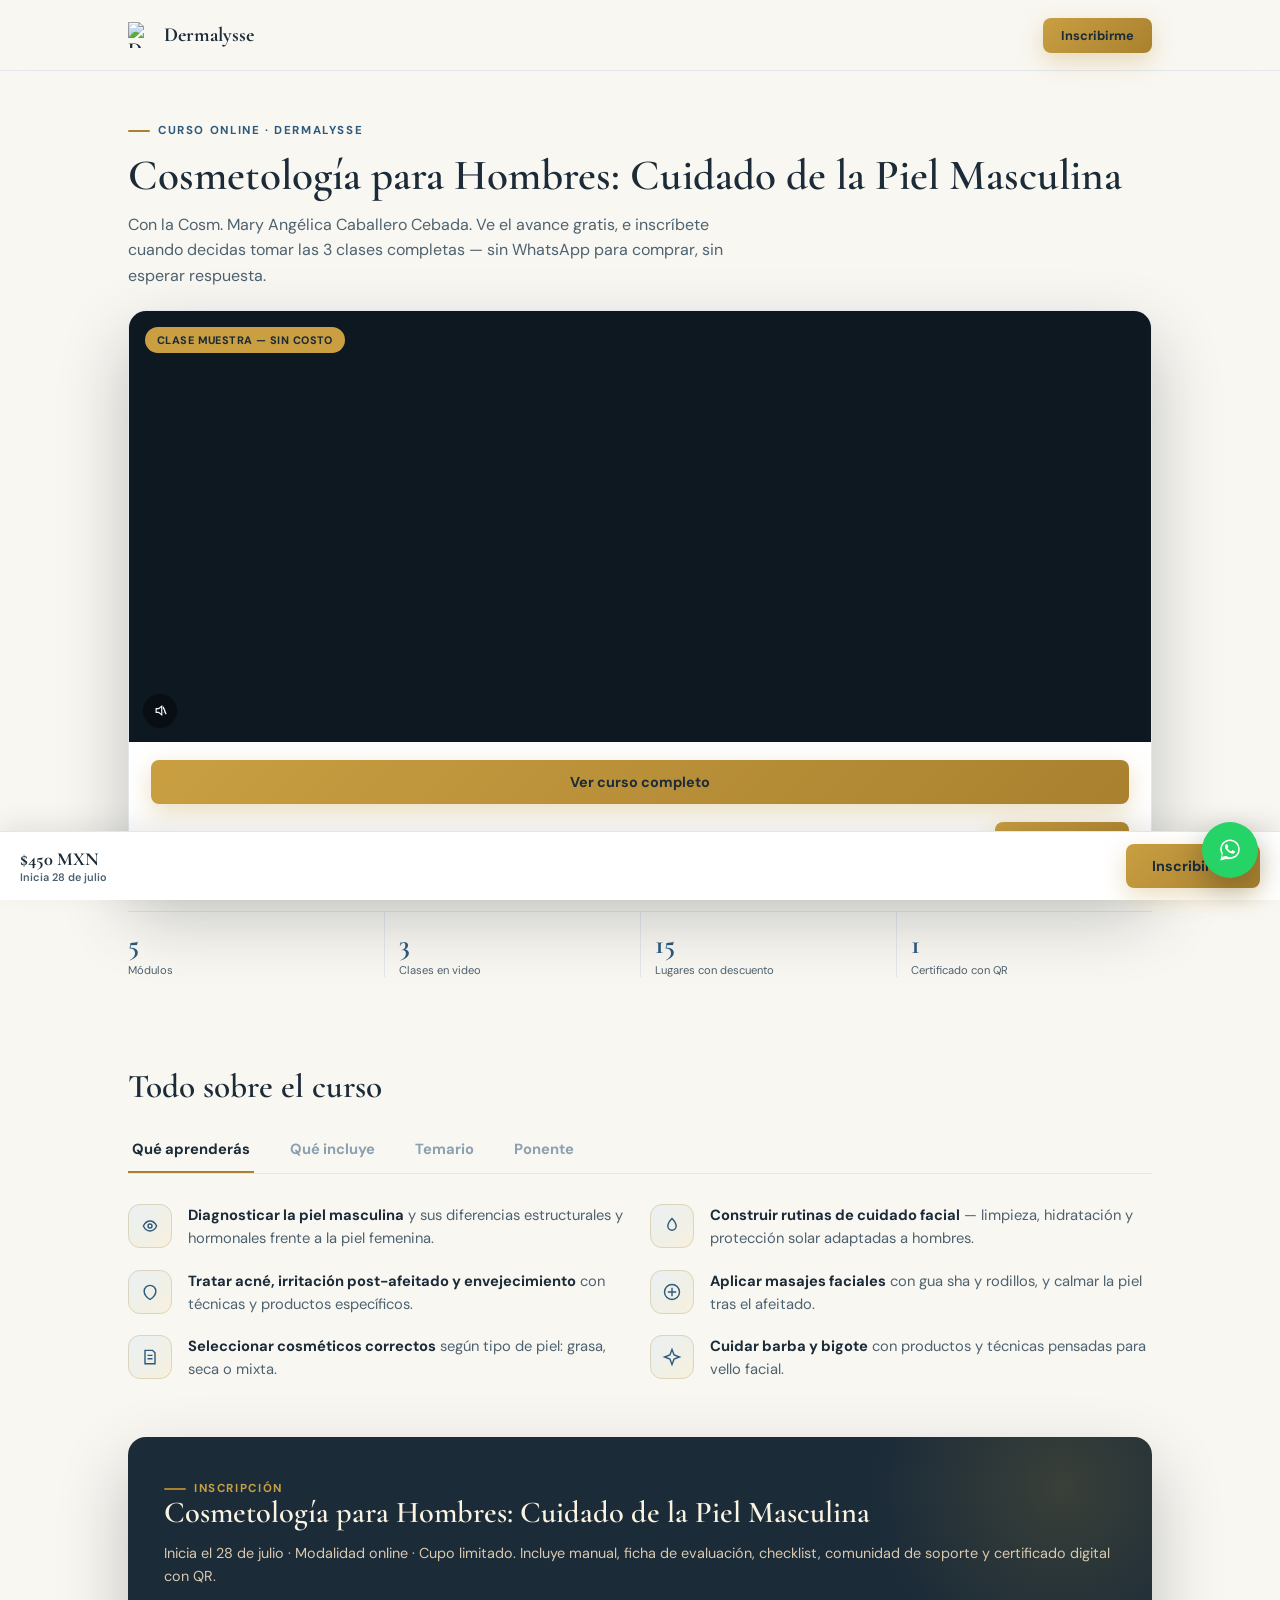
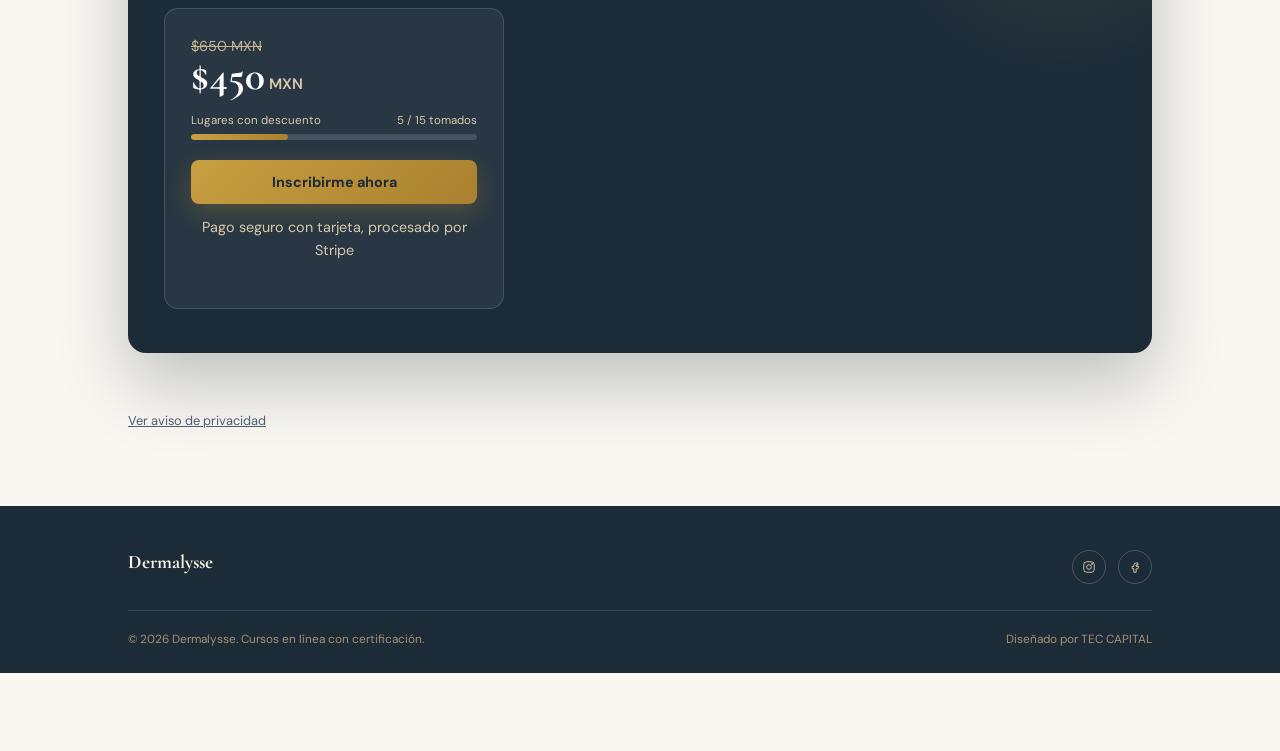
==== cosmetologia.html @ 5ac650c6 "Add files via upload" ====
<!DOCTYPE html>
<html lang="es">
<head>
<meta charset="UTF-8">
<meta name="viewport" content="width=device-width, initial-scale=1.0">
<title>Cosmetología para Hombres · Dermalysse</title>
<meta name="description" content="Cuidado de la piel masculina con la Cosm. Mary Angélica Caballero Cebada. Clase muestra gratis, inscripción $450 MXN, certificado digital con QR.">
<meta property="og:title" content="Cosmetología para Hombres — Dermalysse">
<meta property="og:description" content="Ve la clase muestra gratis. Inscríbete por $450 MXN (precio de lanzamiento) y desbloquea las 3 clases completas al instante.">
<meta property="og:image" content="img/cursos/flyer-cosmetologia-hombres.png">
<meta property="og:type" content="website">
<meta name="twitter:card" content="summary_large_image">
<link rel="icon" type="image/png" href="img/logo-dermalysse.png">
<link rel="preconnect" href="https://fonts.googleapis.com">
<link rel="preconnect" href="https://fonts.gstatic.com" crossorigin>
<link href="https://fonts.googleapis.com/css2?family=DM+Sans:ital,opsz,wght@0,9..40,400;0,9..40,500;0,9..40,600;0,9..40,700;0,9..40,800;1,9..40,500&family=Cormorant+Garamond:ital,wght@0,500;0,600;0,700;1,500;1,600&display=swap" rel="stylesheet">
<style>
  :root{
    --crema-base:#f9f7f2; --crema-surface:#ffffff; --crema-elevated:#eef2f5;
    --cafe-deep:#1b2b38; --cafe-mid:#4d6270; --cafe-soft:#8ba0b0; --cafe-line:#e2e7ea;
    --azul-dark:#2e5a7c; --azul-main:#3f7195; --azul-pale:#e9f0f4;
    --oro:#a9812f; --oro-bright:#c99f42; --oro-pale:#f7f0dd;
    --shadow-sm:0 2px 10px rgba(20,40,55,.08); --shadow-md:0 12px 40px rgba(20,40,55,.13); --shadow-lg:0 30px 70px rgba(10,20,30,.24);
    --radius-sm:8px; --radius:14px; --radius-lg:18px;
    --font-display:'Cormorant Garamond', Georgia, serif;
    --font-body:'DM Sans', -apple-system, BlinkMacSystemFont, sans-serif;
  }
  *,*::before,*::after{margin:0;padding:0;box-sizing:border-box}
  html{scroll-behavior:smooth}
  body{font-family:var(--font-body);background:var(--crema-base);color:var(--cafe-deep);-webkit-font-smoothing:antialiased;padding-bottom:78px}
  img{max-width:100%;display:block}
  a{color:inherit;text-decoration:none}
  button{font-family:inherit;background:none;border:none;cursor:pointer;color:inherit}
  .wrap{max-width:1080px;margin:0 auto;padding:0 28px}
  h1,h2,h3{font-family:var(--font-display);font-weight:600;color:var(--cafe-deep);line-height:1.1}
  .eyebrow{font-size:.72rem;letter-spacing:.14em;text-transform:uppercase;font-weight:700;color:var(--azul-dark);display:flex;align-items:center;gap:8px}
  .eyebrow::before{content:'';width:22px;height:2px;background:var(--oro);display:inline-block;border-radius:2px}
  .btn{display:inline-flex;align-items:center;justify-content:center;gap:8px;padding:13px 26px;border-radius:8px;font-weight:700;font-size:.9rem;cursor:pointer;transition:.25s}
  .btn-gold{background:linear-gradient(135deg,var(--oro-bright),var(--oro));color:#1b2b38;box-shadow:0 8px 24px rgba(184,145,47,.3)}
  .btn-gold:hover{transform:translateY(-2px)}
  .btn-ghost{border:1.5px solid var(--cafe-line);color:var(--cafe-deep)}

  /* NAV */
  header{position:sticky;top:0;z-index:60;background:color-mix(in srgb, var(--crema-base) 80%, transparent);backdrop-filter:blur(14px);border-bottom:1px solid var(--cafe-line)}
  nav.wrap{display:flex;align-items:center;justify-content:space-between;height:70px}
  .brand{display:flex;align-items:center;gap:10px;font-family:var(--font-display);font-weight:700;font-size:1.25rem}
  .brand img{width:26px;height:26px;object-fit:contain}

  /* HERO */
  .hero{padding:52px 0 36px}
  .hero-grid{display:grid;grid-template-columns:1fr;gap:28px}
  .hero h1{font-size:clamp(1.9rem,4vw,2.7rem);margin:14px 0 12px}
  .hero p.lead{color:var(--cafe-mid);max-width:600px;line-height:1.6;font-size:1rem;margin-bottom:22px}
  .preview-card{position:relative;border-radius:var(--radius-lg);overflow:hidden;background:var(--crema-surface);box-shadow:var(--shadow-lg);border:1px solid var(--cafe-line)}
  .preview-media{position:relative;aspect-ratio:19/8;overflow:hidden;background:#0d1820}
  .preview-media video{width:100%;height:100%;object-fit:cover;display:block}
  .preview-mute{position:absolute;bottom:14px;left:14px;z-index:2;width:34px;height:34px;border-radius:50%;background:rgba(0,0,0,.42);display:flex;align-items:center;justify-content:center}
  .preview-mute svg{width:15px;height:15px;color:#fff}
  .badge-float{position:absolute;top:16px;left:16px;z-index:3;background:var(--oro-bright);color:#1b2b38;font-size:.68rem;font-weight:800;letter-spacing:.04em;padding:6px 12px;border-radius:100px;text-transform:uppercase}
  .preview-cta{padding:18px 22px 0;background:var(--crema-surface)}
  .preview-cta .btn{width:100%}
  .preview-foot{display:flex;align-items:center;justify-content:space-between;gap:12px;padding:18px 22px}
  .preview-foot .price-now{font-family:var(--font-display);font-weight:700;font-size:1.4rem}
  .preview-foot .price-was{font-size:.78rem;color:var(--cafe-soft);text-decoration:line-through;margin-left:6px}

  .stat-strip{display:grid;grid-template-columns:repeat(4,1fr);gap:0;border-top:1px solid var(--cafe-line);margin-top:26px}
  .stat{padding:16px 14px 0;border-left:1px solid var(--cafe-line)}
  .stat:first-child{border-left:none;padding-left:0}
  .stat .num{font-family:var(--font-display);font-weight:700;font-size:1.7rem;color:var(--azul-dark);display:block}
  .stat .lbl{font-size:.7rem;color:var(--cafe-mid);display:block;margin-top:2px}
  @media (max-width:600px){.stat-strip{grid-template-columns:repeat(2,1fr);row-gap:16px}.stat:nth-child(3){border-left:none}}

  /* ICONOS FANCY (custom, no genéricos) */
  .icon-badge{width:44px;height:44px;border-radius:12px;background:linear-gradient(135deg,var(--azul-pale),var(--oro-pale));display:flex;align-items:center;justify-content:center;flex-shrink:0;position:relative}
  .icon-badge::after{content:'';position:absolute;inset:0;border-radius:12px;border:1px solid rgba(169,129,47,.25)}
  .icon-badge svg{width:20px;height:20px;color:var(--azul-dark)}

  /* TABS "TODO SOBRE EL CURSO" */
  .curso-block{padding:56px 0}
  .curso-block h2{font-size:clamp(1.6rem,2.6vw,2.1rem);margin-bottom:22px}
  .tabs-nav{display:flex;gap:6px;border-bottom:1px solid var(--cafe-line);overflow-x:auto;margin-bottom:30px}
  .tab-btn{padding:12px 4px;margin-right:26px;font-weight:700;font-size:.92rem;color:var(--cafe-soft);border-bottom:2px solid transparent;white-space:nowrap;transition:.2s}
  .tab-btn.active{color:var(--cafe-deep);border-bottom-color:var(--oro)}
  .tab-panel{display:none;animation:fadeIn .35s ease}
  .tab-panel.active{display:block}
  @keyframes fadeIn{from{opacity:0;transform:translateY(6px)}to{opacity:1;transform:none}}

  /* Qué aprenderás */
  .aprende-grid{display:grid;grid-template-columns:1fr 1fr;gap:20px}
  @media (max-width:700px){.aprende-grid{grid-template-columns:1fr}}
  .aprende-item{display:flex;gap:16px;align-items:flex-start}
  .aprende-item p{font-size:.92rem;color:var(--cafe-mid);line-height:1.55}
  .aprende-item strong{color:var(--cafe-deep)}

  /* Qué incluye */
  .incluye-grid{display:grid;grid-template-columns:repeat(3,1fr);gap:18px}
  @media (max-width:760px){.incluye-grid{grid-template-columns:1fr 1fr}}
  @media (max-width:520px){.incluye-grid{grid-template-columns:1fr}}
  .incluye-card{background:var(--crema-surface);border:1px solid var(--cafe-line);border-radius:var(--radius);padding:22px 20px;box-shadow:var(--shadow-sm)}
  .incluye-card h4{font-size:.95rem;margin:14px 0 6px;font-family:var(--font-body);font-weight:700}
  .incluye-card p{font-size:.83rem;color:var(--cafe-mid);line-height:1.5}

  /* Temario acordeón */
  .modulo{background:var(--crema-surface);border:1px solid var(--cafe-line);border-radius:var(--radius);margin-bottom:12px;overflow:hidden}
  .modulo-head{display:flex;align-items:center;gap:16px;padding:18px 20px;width:100%;text-align:left}
  .modulo-head .n{font-family:var(--font-display);font-weight:700;font-size:1.3rem;color:var(--azul-dark);width:34px;flex-shrink:0}
  .modulo-head h4{font-size:.95rem;flex:1;font-family:var(--font-body);font-weight:700}
  .modulo-head svg{width:16px;height:16px;color:var(--oro);flex-shrink:0;transition:transform .3s}
  .modulo.open .modulo-head svg{transform:rotate(45deg)}
  .modulo-body{max-height:0;overflow:hidden;transition:max-height .35s ease}
  .modulo-body ul{list-style:none;padding:0 20px 20px 70px;display:flex;flex-direction:column;gap:8px}
  .modulo-body li{font-size:.86rem;color:var(--cafe-mid);line-height:1.5;position:relative}
  .modulo-body li::before{content:'—';position:absolute;left:-18px;color:var(--oro)}
  .dirigido-a{font-size:.9rem;color:var(--cafe-mid);margin-bottom:24px;padding:14px 18px;background:var(--azul-pale);border-radius:var(--radius-sm);border-left:3px solid var(--azul-dark)}

  /* Ponente */
  .ponente{display:grid;grid-template-columns:200px 1fr;gap:32px;align-items:start}
  @media (max-width:640px){.ponente{grid-template-columns:1fr;text-align:center}}
  .ponente img{border-radius:var(--radius-lg);box-shadow:var(--shadow-md);width:100%}
  .ponente .rol{color:var(--azul-dark);font-weight:700;font-size:.8rem;letter-spacing:.03em;text-transform:uppercase;display:block;margin-bottom:6px}
  .ponente h3{font-size:1.35rem;margin-bottom:4px}
  .ponente .subrol{font-size:.85rem;color:var(--oro);font-weight:700;margin-bottom:14px;display:block}
  .ponente p{font-size:.9rem;color:var(--cafe-mid);line-height:1.6;margin-bottom:12px}
  .ponente h5{font-size:.82rem;text-transform:uppercase;letter-spacing:.05em;color:var(--cafe-deep);margin:16px 0 8px}
  .pills{display:flex;flex-wrap:wrap;gap:8px;margin-top:14px}
  @media (max-width:640px){.pills{justify-content:center}}
  .pill{font-size:.76rem;font-weight:700;color:var(--azul-dark);background:var(--azul-pale);padding:6px 12px;border-radius:100px}

  /* PRECIO */
  .precio-card{background:var(--cafe-deep);color:#fbf3e2;border-radius:var(--radius-lg);padding:44px 36px;box-shadow:var(--shadow-lg);position:relative;overflow:hidden}
  .precio-card::before{content:'';position:absolute;width:380px;height:380px;border-radius:50%;background:radial-gradient(circle, rgba(217,171,61,.16), transparent 70%);top:-140px;right:-100px}
  .precio-card h2{color:#fbf3e2;font-size:clamp(1.5rem,2.4vw,1.9rem);margin-bottom:12px;position:relative}
  .precio-card p{color:#d9c9ae;font-size:.9rem;line-height:1.6;margin-bottom:20px;position:relative}
  .precio-box{background:rgba(255,255,255,.06);border:1px solid rgba(255,255,255,.14);border-radius:var(--radius);padding:26px;position:relative;max-width:340px}
  .precio-box .was{font-size:.9rem;color:#c9b493;text-decoration:line-through}
  .precio-box .now{font-family:var(--font-display);font-weight:700;font-size:2.6rem;color:#fff;line-height:1}
  .precio-box .now span{font-size:.95rem;color:#d9c9ae;font-family:var(--font-body);font-weight:600}
  .precio-box .cupo-lbl{display:flex;justify-content:space-between;font-size:.72rem;color:#d9c9ae;margin:16px 0 6px}
  .cupo-bar{height:6px;border-radius:100px;background:rgba(255,255,255,.14);overflow:hidden}
  .cupo-bar span{display:block;height:100%;width:34%;background:linear-gradient(90deg,var(--oro-bright),var(--oro));border-radius:100px}
  .precio-box .btn-gold{width:100%;margin-top:20px}
  .precio-nota{font-size:.74rem;color:#c9b493;margin-top:12px;text-align:center}

  /* AVISO DE PRIVACIDAD */
  .privacidad-toggle{font-size:.8rem;color:var(--cafe-mid);text-decoration:underline;cursor:pointer}
  .privacidad-body{display:none;font-size:.83rem;color:var(--cafe-mid);line-height:1.7;margin-top:16px;max-width:720px}
  .privacidad-body.open{display:block}

  footer{background:var(--cafe-deep);color:#d9c9ae;padding:44px 0 26px;margin-top:20px}
  .foot-top{display:flex;justify-content:space-between;flex-wrap:wrap;gap:20px;padding-bottom:26px;border-bottom:1px solid rgba(255,255,255,.12)}
  .foot-brand{font-family:var(--font-display);font-weight:700;font-size:1.2rem;color:#fbf3e2}
  .foot-social{display:flex;gap:12px}
  .foot-social a{width:34px;height:34px;border-radius:50%;border:1px solid rgba(255,255,255,.2);display:flex;align-items:center;justify-content:center}
  .foot-social svg{width:14px;height:14px}
  .foot-bottom{padding-top:20px;font-size:.74rem;color:#a9906f;display:flex;justify-content:space-between;flex-wrap:wrap;gap:8px}

  /* WHATSAPP FLOTANTE */
  .wa-float{position:fixed;bottom:22px;right:22px;z-index:70;width:56px;height:56px;border-radius:50%;background:#25D366;display:flex;align-items:center;justify-content:center;box-shadow:0 10px 30px rgba(0,0,0,.25)}
  .wa-float svg{width:26px;height:26px;color:#fff}

  /* BARRA STICKY MÓVIL */
  .sticky-bar{position:fixed;left:0;right:0;bottom:0;z-index:65;background:var(--crema-surface);border-top:1px solid var(--cafe-line);padding:12px 20px;display:flex;align-items:center;justify-content:space-between;gap:14px;box-shadow:0 -8px 24px rgba(0,0,0,.08)}
  .sticky-bar .p{font-family:var(--font-display);font-weight:700;font-size:1.15rem}
  .sticky-bar .p small{display:block;font-family:var(--font-body);font-weight:600;font-size:.68rem;color:var(--cafe-mid)}

  /* MODAL CHECKOUT INLINE */
  .modal-overlay{position:fixed;inset:0;background:rgba(15,20,25,.55);z-index:100;display:none;align-items:center;justify-content:center;padding:20px}
  .modal-overlay.open{display:flex}
  .modal-box{background:var(--crema-surface);border-radius:var(--radius-lg);padding:34px;max-width:400px;width:100%;text-align:center;box-shadow:var(--shadow-lg)}
  .modal-box h3{margin-bottom:10px}
  .modal-box p{color:var(--cafe-mid);font-size:.9rem;margin-bottom:20px}
  .spinner{width:34px;height:34px;border:3px solid var(--cafe-line);border-top-color:var(--oro);border-radius:50%;margin:0 auto 16px;animation:spin 1s linear infinite}
  @keyframes spin{to{transform:rotate(360deg)}}
  .modal-close{margin-top:14px;font-size:.82rem;color:var(--cafe-mid);text-decoration:underline}
</style>
</head>
<body>

<header>
  <nav class="wrap">
    <div class="brand"><img src="img/logo-dermalysse.png" alt="Dermalysse">Dermalysse</div>
    <a href="#precio" class="btn btn-gold" style="padding:9px 18px;font-size:.8rem">Inscribirme</a>
  </nav>
</header>

<main>
  <section class="hero">
    <div class="wrap">
      <span class="eyebrow">Curso online · Dermalysse</span>
      <h1>Cosmetología para Hombres: Cuidado de la Piel Masculina</h1>
      <p class="lead">Con la Cosm. Mary Angélica Caballero Cebada. Ve el avance gratis, e inscríbete cuando decidas tomar las 3 clases completas — sin WhatsApp para comprar, sin esperar respuesta.</p>

      <div class="preview-card">
        <span class="badge-float">Clase muestra — sin costo</span>
        <div class="preview-media">
          <video src="video/preview-cosmetologia-hombres.mp4" poster="img/cursos/preview-poster-cosmetologia-hombres.jpg" autoplay muted loop playsinline></video>
          <button class="preview-mute" id="muteBtn" aria-label="Activar sonido">
            <svg viewBox="0 0 24 24" fill="none" stroke="currentColor" stroke-width="1.8"><path d="M5 9v6h4l5 4V5L9 9H5Z"/><path d="M17 8a5 5 0 0 1 0 8" opacity=".4"/><line x1="16" y1="6" x2="21" y2="18"/></svg>
          </button>
        </div>
        <div class="preview-cta"><a href="#temario" class="btn btn-gold">Ver curso completo</a></div>
        <div class="preview-foot">
          <div><span class="price-now">$450 MXN</span><span class="price-was">$650</span></div>
          <a href="#precio" class="btn btn-gold btn-sm">Inscribirme</a>
        </div>
      </div>

      <div class="stat-strip">
        <div class="stat"><span class="num">5</span><span class="lbl">Módulos</span></div>
        <div class="stat"><span class="num">3</span><span class="lbl">Clases en video</span></div>
        <div class="stat"><span class="num">15</span><span class="lbl">Lugares con descuento</span></div>
        <div class="stat"><span class="num">1</span><span class="lbl">Certificado con QR</span></div>
      </div>
    </div>
  </section>

  <!-- TODO SOBRE EL CURSO — PESTAÑAS -->
  <section class="curso-block" id="temario">
    <div class="wrap">
      <h2>Todo sobre el curso</h2>
      <div class="tabs-nav">
        <button class="tab-btn active" data-tab="aprende">Qué aprenderás</button>
        <button class="tab-btn" data-tab="incluye">Qué incluye</button>
        <button class="tab-btn" data-tab="temario">Temario</button>
        <button class="tab-btn" data-tab="ponente">Ponente</button>
      </div>

      <!-- QUÉ APRENDERÁS -->
      <div class="tab-panel active" data-panel="aprende">
        <div class="aprende-grid">
          <div class="aprende-item">
            <div class="icon-badge"><svg viewBox="0 0 24 24" fill="none" stroke="currentColor" stroke-width="1.7"><path d="M4 12c2-4 5-6 8-6s6 2 8 6c-2 4-5 6-8 6s-6-2-8-6Z"/><circle cx="12" cy="12" r="2.4"/></svg></div>
            <p><strong>Diagnosticar la piel masculina</strong> y sus diferencias estructurales y hormonales frente a la piel femenina.</p>
          </div>
          <div class="aprende-item">
            <div class="icon-badge"><svg viewBox="0 0 24 24" fill="none" stroke="currentColor" stroke-width="1.7"><path d="M12 3c3 3 5 6 5 9a5 5 0 0 1-10 0c0-3 2-6 5-9Z"/></svg></div>
            <p><strong>Construir rutinas de cuidado facial</strong> — limpieza, hidratación y protección solar adaptadas a hombres.</p>
          </div>
          <div class="aprende-item">
            <div class="icon-badge"><svg viewBox="0 0 24 24" fill="none" stroke="currentColor" stroke-width="1.7"><path d="M12 21s-7-4.5-7-10a7 7 0 0 1 14 0c0 5.5-7 10-7 10Z"/></svg></div>
            <p><strong>Tratar acné, irritación post-afeitado y envejecimiento</strong> con técnicas y productos específicos.</p>
          </div>
          <div class="aprende-item">
            <div class="icon-badge"><svg viewBox="0 0 24 24" fill="none" stroke="currentColor" stroke-width="1.7"><path d="M7 12h10M12 7v10"/><circle cx="12" cy="12" r="9"/></svg></div>
            <p><strong>Aplicar masajes faciales</strong> con gua sha y rodillos, y calmar la piel tras el afeitado.</p>
          </div>
          <div class="aprende-item">
            <div class="icon-badge"><svg viewBox="0 0 24 24" fill="none" stroke="currentColor" stroke-width="1.7"><path d="M6 4h9l3 3v13H6Z"/><path d="M9 10h6M9 14h6"/></svg></div>
            <p><strong>Seleccionar cosméticos correctos</strong> según tipo de piel: grasa, seca o mixta.</p>
          </div>
          <div class="aprende-item">
            <div class="icon-badge"><svg viewBox="0 0 24 24" fill="none" stroke="currentColor" stroke-width="1.7"><path d="M12 3l2.5 6.5L21 12l-6.5 2.5L12 21l-2.5-6.5L3 12l6.5-2.5Z"/></svg></div>
            <p><strong>Cuidar barba y bigote</strong> con productos y técnicas pensadas para vello facial.</p>
          </div>
        </div>
      </div>

      <!-- QUÉ INCLUYE -->
      <div class="tab-panel" data-panel="incluye">
        <div class="incluye-grid">
          <div class="incluye-card">
            <div class="icon-badge"><svg viewBox="0 0 24 24" fill="none" stroke="currentColor" stroke-width="1.7"><path d="M6 4h9l3 3v13H6Z"/><path d="M9 10h6M9 14h6M9 18h4"/></svg></div>
            <h4>Manual del curso</h4>
            <p>Cosmetología para hombres, listo para consultar cuando quieras.</p>
          </div>
          <div class="incluye-card">
            <div class="icon-badge"><svg viewBox="0 0 24 24" fill="none" stroke="currentColor" stroke-width="1.7"><rect x="4" y="4" width="16" height="16" rx="2"/><path d="M4 9h16M9 9v11"/></svg></div>
            <h4>Ficha de evaluación en Excel</h4>
            <p>Para valoración inicial y seguimiento del paciente masculino.</p>
          </div>
          <div class="incluye-card">
            <div class="icon-badge"><svg viewBox="0 0 24 24" fill="none" stroke="currentColor" stroke-width="1.7"><path d="M9 12l2 2 4-4"/><circle cx="12" cy="12" r="9"/></svg></div>
            <h4>Checklist de valoración</h4>
            <p>Lista de verificación para la valoración inicial de la piel.</p>
          </div>
          <div class="incluye-card">
            <div class="icon-badge"><svg viewBox="0 0 24 24" fill="none" stroke="currentColor" stroke-width="1.7"><circle cx="12" cy="8" r="3.2"/><path d="M5 20c0-3.5 3-6 7-6s7 2.5 7 6"/></svg></div>
            <h4>Comunidad de soporte</h4>
            <p>Acompañamiento para resolver dudas sobre el curso.</p>
          </div>
          <div class="incluye-card">
            <div class="icon-badge"><svg viewBox="0 0 24 24" fill="none" stroke="currentColor" stroke-width="1.7"><path d="M12 3l7 3v6c0 4.5-3 7.5-7 9-4-1.5-7-4.5-7-9V6l7-3Z"/><path d="M9 12l2 2 4-4"/></svg></div>
            <h4>Certificado digital con QR</h4>
            <p>Folio válido y verificable, mismo formato del Club Dermalysse.</p>
          </div>
          <div class="incluye-card">
            <div class="icon-badge"><svg viewBox="0 0 24 24" fill="none" stroke="currentColor" stroke-width="1.7"><path d="M8 5v14l11-7-11-7Z"/></svg></div>
            <h4>Acceso a las 3 clases grabadas</h4>
            <p>Míralas cuantas veces quieras, sin fecha de vencimiento.</p>
          </div>
        </div>
      </div>

      <!-- TEMARIO (ACORDEÓN) -->
      <div class="tab-panel" data-panel="temario">
        <div class="dirigido-a"><strong>Dirigido a:</strong> Profesionales en cosmiatría, esteticistas y estudiantes.</div>
        <div class="modulo open">
          <button class="modulo-head"><span class="n">01</span><h4>Introducción a la Cosmetología Masculina</h4><svg viewBox="0 0 24 24" fill="none" stroke="currentColor" stroke-width="2"><path d="M12 5v14M5 12h14"/></svg></button>
          <div class="modulo-body" style="max-height:400px">
            <ul>
              <li>Diferencias entre la piel masculina y femenina: características estructurales y hormonales.</li>
              <li>Necesidades específicas de la piel masculina.</li>
              <li>Importancia del cuidado facial en hombres: tendencias y creciente demanda.</li>
              <li>Mitos y realidades del cuidado de la piel masculina.</li>
              <li>Principales problemas de la piel masculina: acné, irritación por afeitado, piel grasa y envejecimiento.</li>
            </ul>
          </div>
        </div>
        <div class="modulo">
          <button class="modulo-head"><span class="n">02</span><h4>Rutinas de Cuidado Facial para Hombres</h4><svg viewBox="0 0 24 24" fill="none" stroke="currentColor" stroke-width="2"><path d="M12 5v14M5 12h14"/></svg></button>
          <div class="modulo-body">
            <ul>
              <li>Pasos básicos de una rutina diaria de cuidado facial.</li>
              <li>Limpieza: selección de limpiadores según el tipo de piel masculina.</li>
              <li>Hidratación: importancia de las cremas y su elección.</li>
              <li>Protección solar: uso adecuado e importancia dentro de la rutina diaria.</li>
              <li>Productos específicos para hombres: diferencias y beneficios.</li>
            </ul>
          </div>
        </div>
        <div class="modulo">
          <button class="modulo-head"><span class="n">03</span><h4>Tratamientos Específicos para la Piel Masculina</h4><svg viewBox="0 0 24 24" fill="none" stroke="currentColor" stroke-width="2"><path d="M12 5v14M5 12h14"/></svg></button>
          <div class="modulo-body">
            <ul>
              <li>Tratamientos para el acné y la piel grasa: opciones y recomendaciones.</li>
              <li>Tratamientos para la irritación postafeitado: productos y técnicas.</li>
              <li>Antienvejecimiento: cómo combatir los signos del envejecimiento en hombres.</li>
              <li>Hidratación profunda: mascarillas y cremas para una piel más saludable.</li>
              <li>Técnicas de exfoliación: cómo y cuándo exfoliar la piel masculina.</li>
            </ul>
          </div>
        </div>
        <div class="modulo">
          <button class="modulo-head"><span class="n">04</span><h4>Masajes Faciales para Hombres</h4><svg viewBox="0 0 24 24" fill="none" stroke="currentColor" stroke-width="2"><path d="M12 5v14M5 12h14"/></svg></button>
          <div class="modulo-body">
            <ul>
              <li>Beneficios de los masajes faciales para la piel masculina.</li>
              <li>Técnicas de masaje específicas para reducir la tensión y mejorar la circulación.</li>
              <li>Aplicación de masajes para prevenir signos de envejecimiento.</li>
              <li>Uso de herramientas como gua sha y rodillos faciales.</li>
              <li>Masajes postafeitado para calmar la piel.</li>
            </ul>
          </div>
        </div>
        <div class="modulo">
          <button class="modulo-head"><span class="n">05</span><h4>Cosméticos y Productos para Hombres</h4><svg viewBox="0 0 24 24" fill="none" stroke="currentColor" stroke-width="2"><path d="M12 5v14M5 12h14"/></svg></button>
          <div class="modulo-body">
            <ul>
              <li>Selección de cosméticos según el tipo de piel masculina: grasa, seca o mixta.</li>
              <li>Ingredientes clave en cosméticos masculinos: qué buscar en los productos.</li>
              <li>Productos recomendados: limpiadores, tónicos, exfoliantes, hidratantes y cremas antiarrugas.</li>
              <li>Cómo elegir productos que no irriten la piel masculina.</li>
              <li>Uso de productos para el cuidado de la barba y el bigote.</li>
            </ul>
          </div>
        </div>
      </div>

      <!-- PONENTE -->
      <div class="tab-panel" data-panel="ponente">
        <div class="ponente">
          <img src="img/instructores/mary-angelica-caballero-cebada.png" alt="Mary Angélica Caballero Cebada">
          <div>
            <span class="rol">Ponente</span>
            <h3>Mary Angélica Caballero Cebada</h3>
            <span class="subrol">Q.F.B. · Especialista en Cosmetología Clínica y Capacitación Profesional</span>
            <p>Profesional con más de 30 años de experiencia en salud, capacitación, supervisión y gestión administrativa. Apasionada por la enseñanza y el desarrollo del talento, combina su formación científica con una sólida especialización en estética para brindar capacitación práctica, actualizada y orientada a resultados.</p>

            <h5>Experiencia destacada</h5>
            <p>Q.F.B. de Laboratorio en el Hospital Universitario de Puebla (1992–1995). Asesora de Nutrición y Directora de Guardería en IMSS (2000–2014). Supervisora Interna en Guarderías IMSS (2014–2021). Propietaria de Bodhi & Body Spa desde 2023. Amplia experiencia impartiendo cursos presenciales y en línea en diferentes instituciones del país.</p>

            <h5>Formación y certificaciones</h5>
            <p>Evaluadora Independiente de Estándares CONOCER. Capacitadora externa registrada ante la STPS. Certificaciones en cosmetología facial y corporal, Dermapen, uñas acrílicas, extensiones de pestañas y más. Certificada en diseño e impartición de cursos y evaluación de competencias.</p>

            <h5>Educación</h5>
            <p>Química Farmacéutica Bióloga (BUAP). Tecnólogo en Alimentos (BUAP). Certificación en Cosmiatría Clínica Integral. Cursos y diplomados en mesoterapia, sueroterapia, aromaterapia, peeling químico, protección civil y más.</p>

            <div class="pills">
              <span class="pill">30+ años de experiencia</span>
              <span class="pill">Evaluadora CONOCER</span>
              <span class="pill">Capacitadora STPS</span>
              <span class="pill">Q.F.B. · BUAP</span>
            </div>
          </div>
        </div>
      </div>
    </div>
  </section>

  <!-- PRECIO -->
  <section class="curso-block" id="precio" style="padding-top:0">
    <div class="wrap">
      <div class="precio-card">
        <div>
          <span class="eyebrow" style="color:var(--oro-bright)">Inscripción</span>
          <h2>Cosmetología para Hombres: Cuidado de la Piel Masculina</h2>
          <p>Inicia el 28 de julio · Modalidad online · Cupo limitado. Incluye manual, ficha de evaluación, checklist, comunidad de soporte y certificado digital con QR.</p>
        </div>
        <div class="precio-box">
          <span class="was">$650 MXN</span>
          <div class="now">$450<span> MXN</span></div>
          <div class="cupo-lbl"><span>Lugares con descuento</span><span>5 / 15 tomados</span></div>
          <div class="cupo-bar"><span></span></div>
          <button class="btn btn-gold" id="checkoutBtn">Inscribirme ahora</button>
          <p class="precio-nota">Pago seguro con tarjeta, procesado por Stripe</p>
        </div>
      </div>
    </div>
  </section>

  <!-- AVISO DE PRIVACIDAD -->
  <section class="curso-block" style="padding-top:0">
    <div class="wrap">
      <span class="privacidad-toggle" id="privToggle">Ver aviso de privacidad</span>
      <div class="privacidad-body" id="privBody">
        <p>Dermalysse recaba los datos personales que usted proporciona (nombre, correo electrónico y datos de pago procesados por Stripe) con la única finalidad de gestionar su inscripción al curso, otorgar el acceso a las clases correspondientes y emitir su certificado digital con código QR. Sus datos no se comparten con terceros distintos de los proveedores necesarios para el procesamiento del pago (Stripe) y el alojamiento de contenido (Firebase). Usted puede ejercer sus derechos de acceso, rectificación, cancelación u oposición escribiendo a través de nuestros canales de contacto. El pago se procesa de forma segura y Dermalysse no almacena los datos completos de su tarjeta.</p>
      </div>
    </div>
  </section>
</main>

<footer>
  <div class="wrap">
    <div class="foot-top">
      <div class="foot-brand">Dermalysse</div>
      <div class="foot-social">
        <a href="#" aria-label="Instagram"><svg viewBox="0 0 24 24" fill="none" stroke="currentColor" stroke-width="1.6"><rect x="3" y="3" width="18" height="18" rx="5"/><circle cx="12" cy="12" r="4"/><circle cx="17.2" cy="6.8" r="1"/></svg></a>
        <a href="#" aria-label="Facebook"><svg viewBox="0 0 24 24" fill="none" stroke="currentColor" stroke-width="1.6"><path d="M14 9h3V5h-3a4 4 0 0 0-4 4v2H7v4h3v6h4v-6h3l1-4h-4V9a1 1 0 0 1 1-1Z"/></svg></a>
      </div>
    </div>
    <div class="foot-bottom">
      <span>© 2026 Dermalysse. Cursos en línea con certificación.</span>
      <span>Diseñado por TEC CAPITAL</span>
    </div>
  </div>
</footer>

<a class="wa-float" id="waFloat" href="https://wa.me/5212971058118?text=Hola%2C%20tengo%20una%20duda%20sobre%20el%20curso%20de%20Cosmetolog%C3%ADa%20para%20Hombres" target="_blank" aria-label="WhatsApp">
  <svg viewBox="0 0 32 32" fill="currentColor"><path d="M16.001 3C9.373 3 4 8.373 4 15c0 2.386.7 4.61 1.91 6.478L4 29l7.727-1.877A11.94 11.94 0 0 0 16 27c6.627 0 12-5.373 12-12S22.628 3 16.001 3Zm0 21.818a9.78 9.78 0 0 1-4.996-1.363l-.358-.213-4.585 1.114 1.223-4.47-.233-.367A9.78 9.78 0 0 1 5.818 15c0-5.618 4.564-10.182 10.183-10.182S26.184 9.382 26.184 15 21.62 24.818 16.001 24.818Zm5.6-7.636c-.307-.154-1.815-.895-2.096-.998-.281-.102-.486-.153-.69.154-.205.307-.79.997-.968 1.202-.179.205-.358.23-.665.077-.307-.154-1.294-.477-2.465-1.522-.911-.812-1.526-1.815-1.705-2.122-.179-.307-.02-.473.134-.626.137-.137.307-.358.46-.537.154-.18.205-.307.307-.512.102-.205.05-.384-.026-.538-.077-.154-.69-1.664-.945-2.28-.249-.6-.502-.518-.69-.527-.179-.008-.384-.01-.588-.01-.205 0-.538.077-.82.384-.281.307-1.075 1.05-1.075 2.562s1.1 2.972 1.254 3.177c.154.205 2.166 3.308 5.249 4.638.734.317 1.306.506 1.753.648.736.234 1.406.201 1.936.122.591-.088 1.815-.742 2.07-1.459.256-.717.256-1.331.179-1.459-.076-.128-.28-.205-.588-.359Z"/></svg>
</a>

<div class="sticky-bar">
  <div class="p">$450 MXN <small>Inicia 28 de julio</small></div>
  <button class="btn btn-gold btn-sm" id="stickyBtn">Inscribirme</button>
</div>

<div class="modal-overlay" id="checkoutModal">
  <div class="modal-box">
    <div class="spinner"></div>
    <h3>Preparando tu pago…</h3>
    <p>Aquí se conecta la Stripe Checkout Session del curso (pendiente de wiring con el webhook).</p>
    <span class="modal-close" id="modalClose">Cancelar</span>
  </div>
</div>

<script>
  // Video sonido
  const previewVideo = document.querySelector('.preview-media video');
  const muteBtn = document.getElementById('muteBtn');
  if(previewVideo && muteBtn){
    muteBtn.addEventListener('click', ()=>{
      previewVideo.muted = !previewVideo.muted;
      muteBtn.setAttribute('aria-label', previewVideo.muted ? 'Activar sonido' : 'Silenciar');
    });
  }

  // Tabs
  document.querySelectorAll('.tab-btn').forEach(btn=>{
    btn.addEventListener('click', ()=>{
      document.querySelectorAll('.tab-btn').forEach(b=>b.classList.remove('active'));
      document.querySelectorAll('.tab-panel').forEach(p=>p.classList.remove('active'));
      btn.classList.add('active');
      document.querySelector('[data-panel="'+btn.dataset.tab+'"]').classList.add('active');
    });
  });

  // Acordeón de temario
  document.querySelectorAll('.modulo-head').forEach(head=>{
    head.addEventListener('click', ()=>{
      const modulo = head.closest('.modulo');
      const body = modulo.querySelector('.modulo-body');
      const isOpen = modulo.classList.contains('open');
      modulo.classList.toggle('open', !isOpen);
      body.style.maxHeight = isOpen ? null : body.scrollHeight + 'px';
    });
  });

  // Aviso de privacidad
  document.getElementById('privToggle').addEventListener('click', function(){
    const body = document.getElementById('privBody');
    body.classList.toggle('open');
    this.textContent = body.classList.contains('open') ? 'Ocultar aviso de privacidad' : 'Ver aviso de privacidad';
  });

  // Checkout inline (modal, no nueva pestaña) — placeholder hasta conectar Stripe
  const modal = document.getElementById('checkoutModal');
  function abrirCheckout(e){
    if(e) e.preventDefault();
    modal.classList.add('open');
  }
  document.getElementById('checkoutBtn').addEventListener('click', abrirCheckout);
  document.getElementById('stickyBtn').addEventListener('click', abrirCheckout);
  document.getElementById('modalClose').addEventListener('click', ()=> modal.classList.remove('open'));
  modal.addEventListener('click', (e)=>{ if(e.target === modal) modal.classList.remove('open'); });
</script>

</body>
</html>
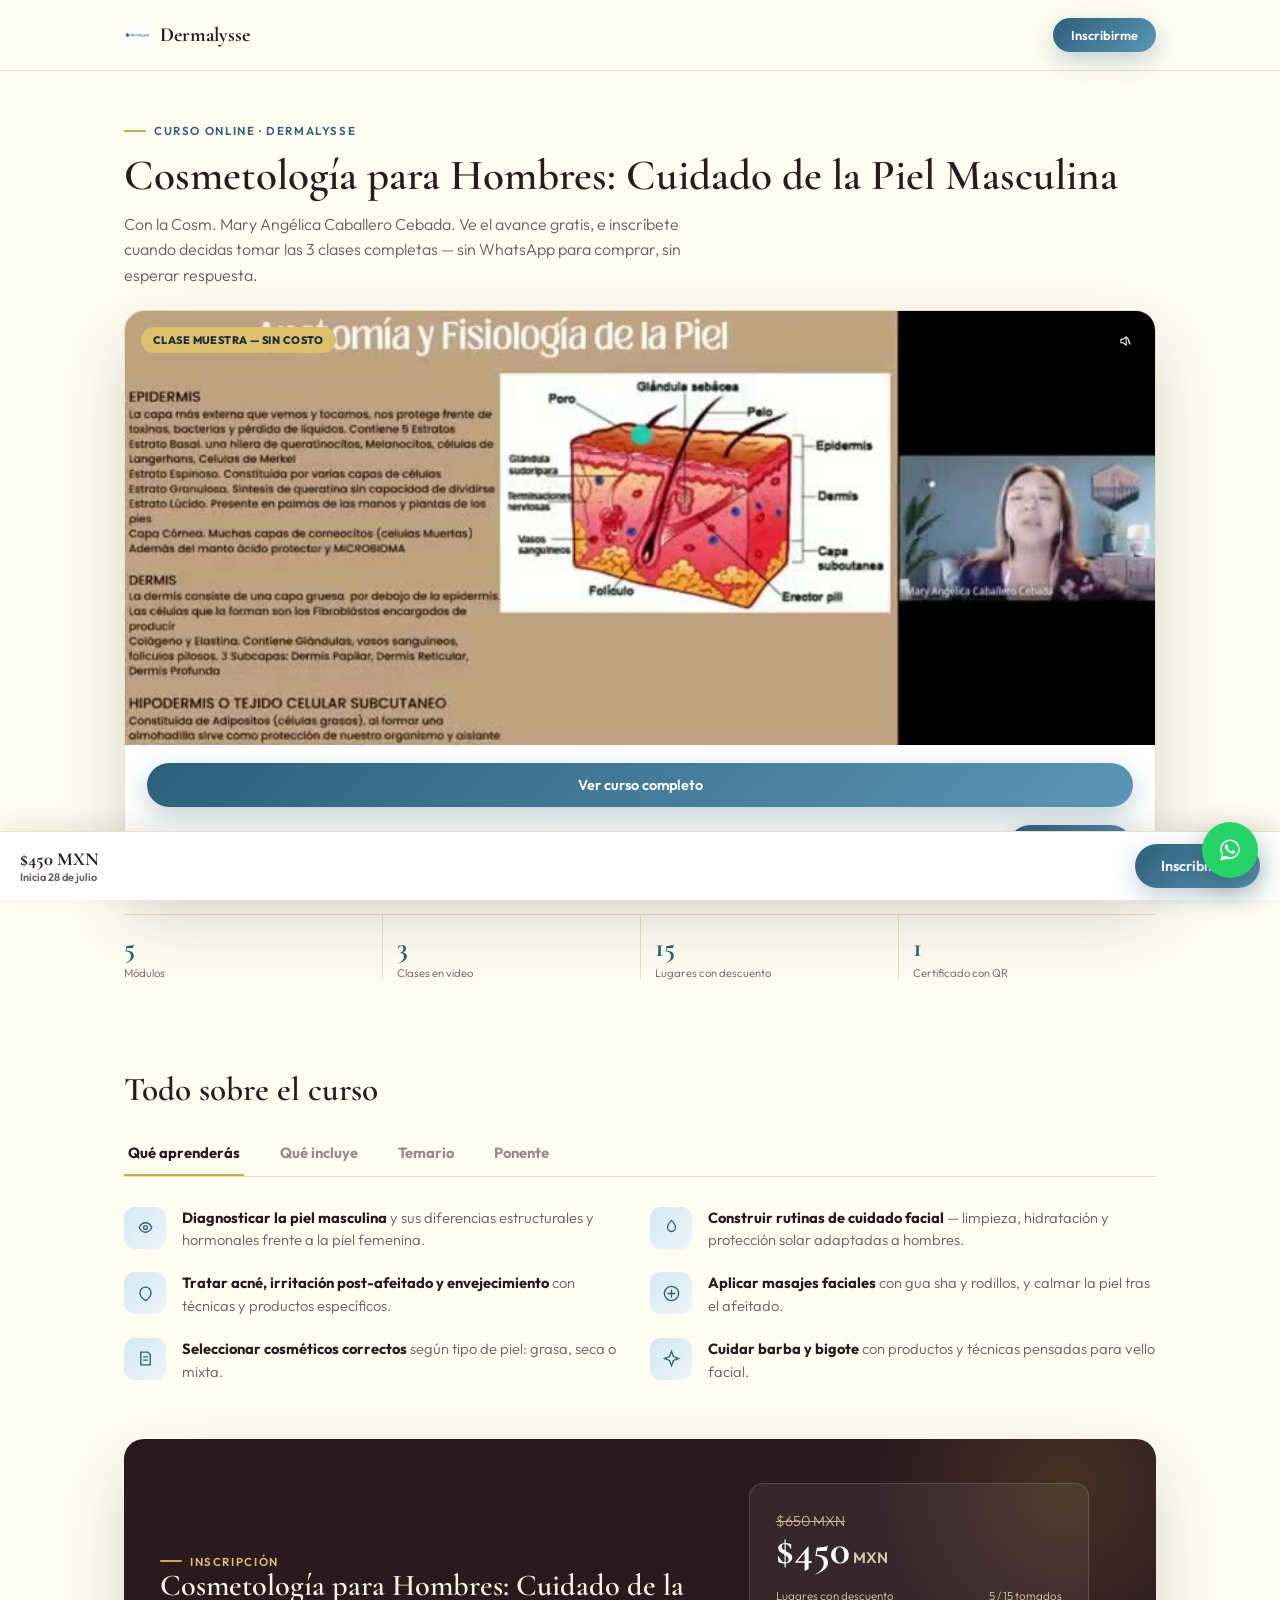
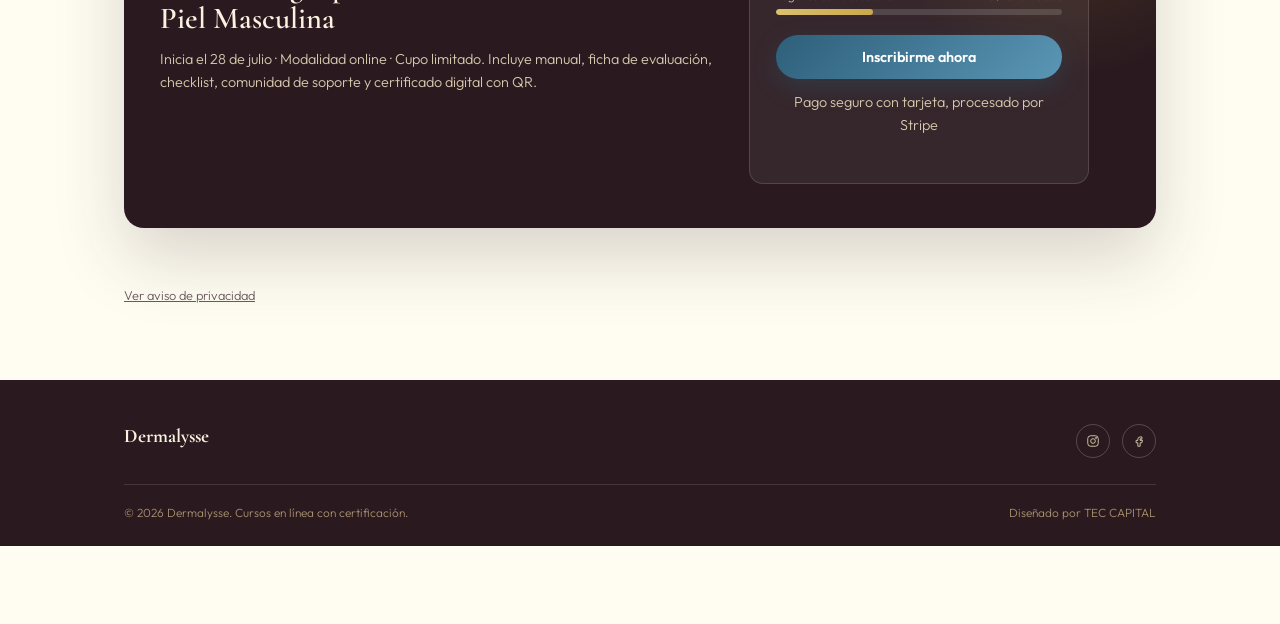
==== commit ac8ea849: "Add files via upload" ====
--- a/cosmetologia.html
+++ b/cosmetologia.html
@@ -13,30 +13,30 @@
 <link rel="icon" type="image/png" href="img/logo-dermalysse.png">
 <link rel="preconnect" href="https://fonts.googleapis.com">
 <link rel="preconnect" href="https://fonts.gstatic.com" crossorigin>
-<link href="https://fonts.googleapis.com/css2?family=DM+Sans:ital,opsz,wght@0,9..40,400;0,9..40,500;0,9..40,600;0,9..40,700;0,9..40,800;1,9..40,500&family=Cormorant+Garamond:ital,wght@0,500;0,600;0,700;1,500;1,600&display=swap" rel="stylesheet">
+<link href="https://fonts.googleapis.com/css2?family=Outfit:wght@200;300;400;500;600;700&family=Cormorant+Garamond:ital,wght@0,500;0,600;0,700;1,500;1,600&display=swap" rel="stylesheet">
 <style>
   :root{
-    --crema-base:#f9f7f2; --crema-surface:#ffffff; --crema-elevated:#eef2f5;
-    --cafe-deep:#1b2b38; --cafe-mid:#4d6270; --cafe-soft:#8ba0b0; --cafe-line:#e2e7ea;
-    --azul-dark:#2e5a7c; --azul-main:#3f7195; --azul-pale:#e9f0f4;
-    --oro:#a9812f; --oro-bright:#c99f42; --oro-pale:#f7f0dd;
-    --shadow-sm:0 2px 10px rgba(20,40,55,.08); --shadow-md:0 12px 40px rgba(20,40,55,.13); --shadow-lg:0 30px 70px rgba(10,20,30,.24);
-    --radius-sm:8px; --radius:14px; --radius-lg:18px;
+    --crema-base:#fffdf2; --crema-surface:#ffffff; --crema-elevated:#edf5fa;
+    --cafe-deep:#2a1a1f; --cafe-mid:#6b5a60; --cafe-soft:#9a8a90; --cafe-line:#ecdfc4;
+    --azul-dark:#2e5f7a; --azul-main:#5a96b5; --azul-light:#7db4cf; --azul-pale:#d4e8f2; --azul-ghost:#edf5fa;
+    --oro:#c9a84c; --oro-bright:#ddc06e; --oro-pale:#f5edd4;
+    --shadow-sm:0 2px 10px rgba(46,95,122,.08); --shadow-md:0 12px 40px rgba(46,95,122,.13); --shadow-lg:0 30px 70px rgba(42,26,31,.18);
+    --radius-sm:10px; --radius:14px; --radius-lg:20px;
     --font-display:'Cormorant Garamond', Georgia, serif;
-    --font-body:'DM Sans', -apple-system, BlinkMacSystemFont, sans-serif;
+    --font-body:'Outfit', -apple-system, BlinkMacSystemFont, sans-serif;
   }
   *,*::before,*::after{margin:0;padding:0;box-sizing:border-box}
   html{scroll-behavior:smooth}
-  body{font-family:var(--font-body);background:var(--crema-base);color:var(--cafe-deep);-webkit-font-smoothing:antialiased;padding-bottom:78px}
+  body{font-family:var(--font-body);font-weight:300;background:var(--crema-base);color:var(--cafe-deep);-webkit-font-smoothing:antialiased;padding-bottom:78px}
   img{max-width:100%;display:block}
   a{color:inherit;text-decoration:none}
   button{font-family:inherit;background:none;border:none;cursor:pointer;color:inherit}
-  .wrap{max-width:1080px;margin:0 auto;padding:0 28px}
+  .wrap{max-width:1080px;margin:0 auto;padding:0 24px}
   h1,h2,h3{font-family:var(--font-display);font-weight:600;color:var(--cafe-deep);line-height:1.1}
-  .eyebrow{font-size:.72rem;letter-spacing:.14em;text-transform:uppercase;font-weight:700;color:var(--azul-dark);display:flex;align-items:center;gap:8px}
+  .eyebrow{font-size:.72rem;letter-spacing:.14em;text-transform:uppercase;font-weight:600;color:var(--azul-dark);display:flex;align-items:center;gap:8px}
   .eyebrow::before{content:'';width:22px;height:2px;background:var(--oro);display:inline-block;border-radius:2px}
-  .btn{display:inline-flex;align-items:center;justify-content:center;gap:8px;padding:13px 26px;border-radius:8px;font-weight:700;font-size:.9rem;cursor:pointer;transition:.25s}
-  .btn-gold{background:linear-gradient(135deg,var(--oro-bright),var(--oro));color:#1b2b38;box-shadow:0 8px 24px rgba(184,145,47,.3)}
+  .btn{display:inline-flex;align-items:center;justify-content:center;gap:8px;padding:13px 26px;border-radius:50px;font-weight:600;font-size:.9rem;cursor:pointer;transition:.25s}
+  .btn-gold{background:linear-gradient(135deg,var(--azul-dark),var(--azul-main));color:#fff;box-shadow:0 8px 24px rgba(46,95,122,.3)}
   .btn-gold:hover{transform:translateY(-2px)}
   .btn-ghost{border:1.5px solid var(--cafe-line);color:var(--cafe-deep)}
 
@@ -54,8 +54,8 @@
   .preview-card{position:relative;border-radius:var(--radius-lg);overflow:hidden;background:var(--crema-surface);box-shadow:var(--shadow-lg);border:1px solid var(--cafe-line)}
   .preview-media{position:relative;aspect-ratio:19/8;overflow:hidden;background:#0d1820}
   .preview-media video{width:100%;height:100%;object-fit:cover;display:block}
-  .preview-mute{position:absolute;bottom:14px;left:14px;z-index:2;width:34px;height:34px;border-radius:50%;background:rgba(0,0,0,.42);display:flex;align-items:center;justify-content:center}
-  .preview-mute svg{width:15px;height:15px;color:#fff}
+  .preview-mute{position:absolute;top:14px;right:14px;z-index:2;width:32px;height:32px;border-radius:50%;background:rgba(0,0,0,.4);display:flex;align-items:center;justify-content:center}
+  .preview-mute svg{width:14px;height:14px;color:#fff}
   .badge-float{position:absolute;top:16px;left:16px;z-index:3;background:var(--oro-bright);color:#1b2b38;font-size:.68rem;font-weight:800;letter-spacing:.04em;padding:6px 12px;border-radius:100px;text-transform:uppercase}
   .preview-cta{padding:18px 22px 0;background:var(--crema-surface)}
   .preview-cta .btn{width:100%}
@@ -71,9 +71,8 @@
   @media (max-width:600px){.stat-strip{grid-template-columns:repeat(2,1fr);row-gap:16px}.stat:nth-child(3){border-left:none}}
 
   /* ICONOS FANCY (custom, no genéricos) */
-  .icon-badge{width:44px;height:44px;border-radius:12px;background:linear-gradient(135deg,var(--azul-pale),var(--oro-pale));display:flex;align-items:center;justify-content:center;flex-shrink:0;position:relative}
-  .icon-badge::after{content:'';position:absolute;inset:0;border-radius:12px;border:1px solid rgba(169,129,47,.25)}
-  .icon-badge svg{width:20px;height:20px;color:var(--azul-dark)}
+  .icon-badge{width:42px;height:42px;border-radius:11px;background:linear-gradient(135deg,var(--azul-pale),var(--azul-ghost));display:flex;align-items:center;justify-content:center;flex-shrink:0}
+  .icon-badge svg{width:19px;height:19px;color:var(--azul-dark);stroke-width:1.7}
 
   /* TABS "TODO SOBRE EL CURSO" */
   .curso-block{padding:56px 0}
@@ -127,7 +126,8 @@
   .pill{font-size:.76rem;font-weight:700;color:var(--azul-dark);background:var(--azul-pale);padding:6px 12px;border-radius:100px}
 
   /* PRECIO */
-  .precio-card{background:var(--cafe-deep);color:#fbf3e2;border-radius:var(--radius-lg);padding:44px 36px;box-shadow:var(--shadow-lg);position:relative;overflow:hidden}
+  .precio-card{background:var(--cafe-deep);color:#fbf3e2;border-radius:var(--radius-lg);padding:44px 36px;box-shadow:var(--shadow-lg);position:relative;overflow:hidden;display:grid;grid-template-columns:1.2fr .8fr;gap:32px;align-items:center}
+  @media (max-width:760px){.precio-card{grid-template-columns:1fr;padding:32px 24px}}
   .precio-card::before{content:'';position:absolute;width:380px;height:380px;border-radius:50%;background:radial-gradient(circle, rgba(217,171,61,.16), transparent 70%);top:-140px;right:-100px}
   .precio-card h2{color:#fbf3e2;font-size:clamp(1.5rem,2.4vw,1.9rem);margin-bottom:12px;position:relative}
   .precio-card p{color:#d9c9ae;font-size:.9rem;line-height:1.6;margin-bottom:20px;position:relative}
